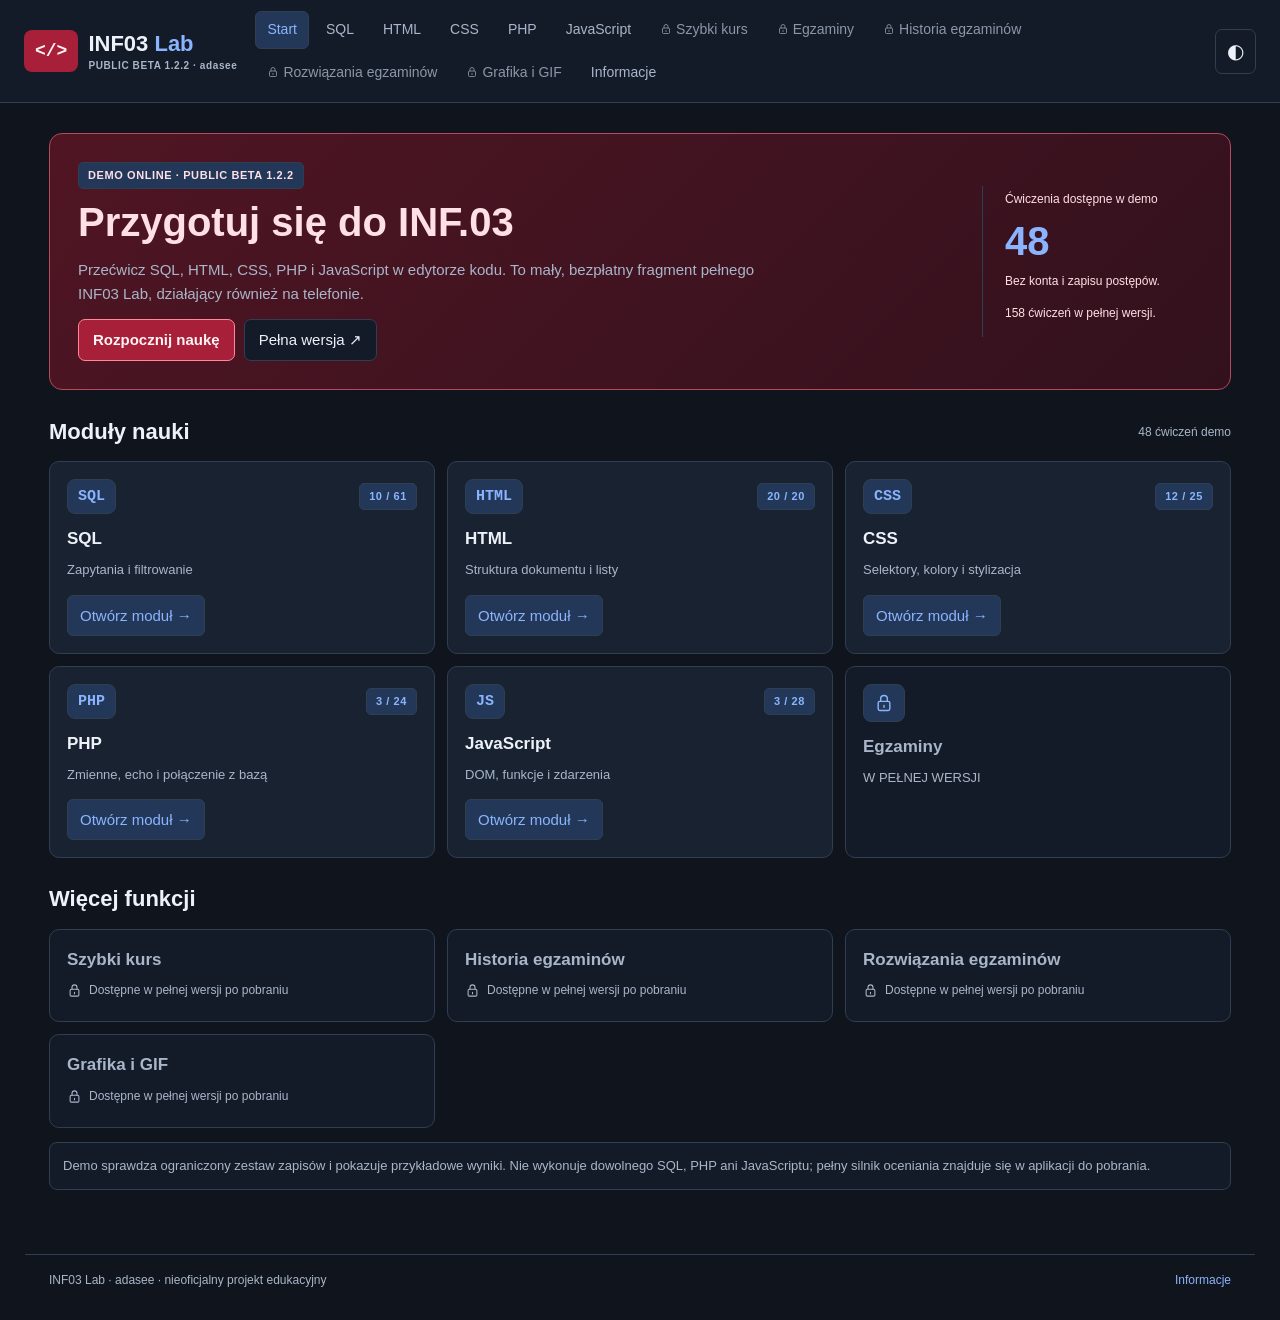
==== demo/index.html @ 3c2b9af1 "Opublikuj czerwone demo INF03 Lab z 48 ćwiczeniami" ====
<!doctype html>
<html lang="pl"><head><meta charset="utf-8"><meta name="viewport" content="width=device-width,initial-scale=1"><meta name="referrer" content="no-referrer"><meta http-equiv="Content-Security-Policy" content="default-src 'none'; script-src 'self'; style-src 'self'; img-src 'none'; font-src 'none'; connect-src 'none'; object-src 'none'; base-uri 'none'; form-action 'none'; frame-src 'none'; worker-src 'none'"><meta name="description" content="Bezpłatne demo INF03 Lab – ćwiczenia do egzaminu zawodowego."><title>INF03 Lab · Demo online</title><link rel="stylesheet" href="style.css"><script defer src="tasks.js"></script><script defer src="demo.js"></script></head>
<body><header class="top"><a class="brand" href="#start"><span class="logo">&lt;/&gt;</span><span>INF03 <b>Lab</b><small>PUBLIC BETA 1.2.2 · adasee</small></span></a><nav id="nav" aria-label="Główne menu"></nav><button id="theme" aria-label="Przełącz motyw" title="Przełącz motyw">◐</button></header><main id="main" class="page"></main><footer class="site-footer"><span>INF03 Lab · adasee · nieoficjalny projekt edukacyjny</span><a href="#informacje">Informacje</a></footer><noscript>Włącz JavaScript, aby korzystać z demonstracji.</noscript></body></html>
---- demo/style.css ----
:root{color-scheme:dark;--bg:#10141c;--card:#192231;--sub:#131b28;--line:#303e52;--text:#edf1f8;--muted:#a9b6c9;--accent:#8ab4ff;--sel:#233858;--bad:#ff9fa9;--good:#9abdfb}*{box-sizing:border-box}body{margin:0;background:var(--bg);color:var(--text);font:15px/1.55 "Manrope","Segoe UI",Arial,sans-serif}body.light{color-scheme:light;--bg:#edf2f8;--card:#fff;--sub:#f6f8fc;--line:#d3ddeb;--text:#192c45;--muted:#54667f;--accent:#2458a3;--sel:#e2ecfb;--bad:#a32d3d;--good:#2458a3}a{color:var(--accent);text-decoration:none}button{font:inherit;color:var(--text);background:var(--sub);border:1px solid var(--line);border-radius:7px;cursor:pointer;padding:8px 14px}button:hover{border-color:var(--accent)}button:disabled{opacity:.5;cursor:not-allowed}.primary{background:var(--accent);color:#101b2e;border-color:var(--accent);font-weight:600}.light .primary{color:white}.top{display:flex;align-items:center;gap:18px;padding:11px 24px;border-bottom:1px solid var(--line);background:var(--sub);position:sticky;top:0;z-index:5;min-height:68px}.brand{display:flex;align-items:center;gap:10px;color:var(--text);font-size:22px;font-weight:600;line-height:1.15;white-space:nowrap}.brand b{color:var(--accent)}.brand small{display:block;font-size:10px;color:var(--muted);letter-spacing:.6px;margin-top:4px}.logo{font:600 18px "JetBrains Mono",Consolas,"Courier New",monospace;background:var(--sel);color:var(--accent);border-radius:8px;padding:11px}.top nav{display:flex;align-items:center;gap:5px;flex:1;flex-wrap:wrap}.top nav a{color:var(--muted);padding:7px 11px;font-size:14px;border-radius:6px;border:1px solid transparent}.top nav a.active{color:var(--accent);background:var(--sel);border-color:var(--line)}.top nav a:hover{color:var(--text)}#theme{padding:6px 11px;font-size:20px}.page{max-width:1230px;margin:auto;padding:30px 24px 50px}.eyebrow{font-size:11px;letter-spacing:1px;font-weight:600;color:var(--accent);text-transform:uppercase}h1{font-size:clamp(27px,4vw,40px);line-height:1.2;margin:9px 0 12px;font-weight:600}h2{font-size:22px;margin:0 0 8px;font-weight:600}h3{font-size:17px;margin:0 0 8px;font-weight:600}p{margin:0 0 14px;color:var(--muted)}.hero{border:1px solid var(--line);border-radius:13px;padding:28px;background:linear-gradient(115deg,var(--card),var(--sub));margin-bottom:25px}.hero p{max-width:720px}.actions{display:flex;gap:9px;flex-wrap:wrap;align-items:center}.section-title{display:flex;align-items:center;justify-content:space-between;margin:24px 0 12px;gap:10px}.section-title h2{margin:0}.grid{display:grid;grid-template-columns:repeat(auto-fit,minmax(205px,1fr));gap:12px}.card{background:var(--card);border:1px solid var(--line);border-radius:10px;padding:17px;min-width:0}.card p{font-size:13px}.card a.button{display:inline-block;padding:8px 12px;background:var(--sel);border:1px solid var(--line);border-radius:6px}.num{font-size:30px;font-weight:600;font-variant-numeric:tabular-nums;color:var(--accent)}.bar{height:7px;background:var(--line);border-radius:8px;overflow:hidden;margin:10px 0}.bar div{height:100%;background:var(--accent);border-radius:8px}.muted{font-size:12px;color:var(--muted)}.course-layout{display:grid;grid-template-columns:280px minmax(0,1fr);min-height:calc(100vh - 68px)}.course-side{padding:20px 12px;border-right:1px solid var(--line);height:calc(100vh - 68px);overflow:auto;position:sticky;top:68px}.course-side h2,.course-side p,.course-side .bar{margin-left:8px;margin-right:8px}.step{width:100%;display:flex;align-items:center;text-align:left;gap:8px;white-space:normal;font-size:13px;border:1px solid transparent;background:transparent;padding:9px 8px;border-radius:6px}.step.active{background:var(--sel);color:var(--accent);border-color:var(--line)}.step .n{font-size:11px;min-width:24px;color:var(--muted)}.step .check{margin-left:auto;color:var(--accent)}.work-frame{display:block;width:100%;height:calc(100vh - 68px);border:0;background:var(--bg)}.course-work{min-width:0}.course-work .work-frame{height:calc(100vh - 117px)}.work-head{padding:8px 18px;border-bottom:1px solid var(--line);display:flex;gap:10px;align-items:center;justify-content:space-between;min-height:49px}.work-head .actions button{font-size:12px;padding:6px 9px}.timer{font-variant-numeric:tabular-nums;color:var(--accent);font-weight:600}.exam-details{display:grid;grid-template-columns:repeat(auto-fit,minmax(250px,1fr));gap:10px}.exam-list .card{display:flex;flex-direction:column}.exam-list .actions{margin-top:auto}.report-row{border-bottom:1px solid var(--line);padding:15px 0}.report-row:last-child{border:0}.report-row summary{cursor:pointer;color:var(--muted);font-size:13px;margin-top:8px}.result-title{display:flex;gap:12px;justify-content:space-between;align-items:center}.result-title b{color:var(--accent);white-space:nowrap}.pass{color:var(--good)}.fail{color:var(--bad)}.report-row pre{white-space:pre-wrap;overflow-wrap:anywhere;font:13px/1.5 "JetBrains Mono",Consolas,"Courier New",monospace}.note{border:1px solid var(--line);border-radius:8px;background:var(--sub);padding:13px;color:var(--muted);font-size:13px;margin:14px 0}.note strong{color:var(--text)}#worker{position:fixed;left:-20000px;top:0;width:1100px;height:900px;border:0;pointer-events:none}.empty{padding:20px}.review{padding:0 8px}.review li{margin:6px 0}.foot{color:var(--muted);font-size:12px;margin:26px 0}button:focus-visible,a:focus-visible{outline:2px solid var(--accent);outline-offset:2px}@media(max-width:850px){.top{padding:10px 12px;flex-wrap:wrap;gap:8px}.top nav{order:3;width:100%;flex:auto}.top nav a{padding:6px 8px;font-size:12px}.top #theme{margin-left:auto}.course-layout{display:block}.course-side{position:static;height:auto;max-height:270px;border-bottom:1px solid var(--line);border-right:0}.work-frame,.course-work .work-frame{height:calc(100vh - 110px);min-height:600px}.page{padding:20px 14px}.hero{padding:19px}.work-head{flex-wrap:wrap}}

.action-link{display:inline-block;padding:8px 14px;border-radius:7px;border:1px solid var(--line);background:var(--sub);color:var(--text)}.action-link.primary{background:var(--accent);border-color:var(--accent);color:#101b2e}.light .action-link.primary{color:white}

/* Spójna typografia interfejsu i edytorów. */
code,kbd,samp{font-family:"JetBrains Mono",Consolas,"Courier New",monospace}

/* Poradnik grafiki */
.graphics-grid{display:grid;grid-template-columns:repeat(2,minmax(0,1fr));gap:12px}.guide-card h3{margin-top:6px}.guide-card ol{padding-left:22px;margin:12px 0;font-size:14px}.guide-card li{margin-bottom:8px}.guide-card p{font-size:14px}.guide-tip{background:var(--sub);border-left:3px solid var(--accent);border-radius:4px;padding:10px 12px;font-size:13px;color:var(--muted);margin-top:12px}.format-table>div{display:grid;grid-template-columns:55px 1fr;gap:12px;border-bottom:1px solid var(--line);padding:9px 0;font-size:14px}.format-table{margin-bottom:12px}.gif-layout{display:grid;grid-template-columns:minmax(0,1fr) 220px;gap:20px;align-items:center}.gif-demo{display:grid;gap:10px;justify-items:start}.gif-demo img{max-width:100%;height:auto;border-radius:8px;border:1px solid var(--line)}.guide-card pre{background:var(--sub);padding:10px;overflow:auto;border-radius:6px;font-size:13px}.guide-card kbd{background:var(--sub);border:1px solid var(--line);border-radius:4px;padding:1px 4px;font-size:12px}.guide-card details{margin-top:12px}.guide-card summary{cursor:pointer;color:var(--accent);font-size:14px}.guide-card details p{margin-top:8px}.graphics-check{display:flex;align-items:center;gap:10px;padding:9px 0;border-bottom:1px solid var(--line);font-size:14px;cursor:pointer}.graphics-check:last-child{border-bottom:0}.graphics-check input{accent-color:var(--accent);width:18px;height:18px;flex:none}.graphics-check input:checked+span{color:var(--muted)}#grafika-cwiczenia{scroll-margin-top:120px}@media(max-width:760px){.graphics-grid,.gif-layout{grid-template-columns:1fr}.graphics-page .section-title{flex-wrap:wrap}}

.solution-tabs{display:flex;gap:7px;flex-wrap:wrap;margin:18px 0}.solution-code{overflow:auto;max-height:70vh;white-space:pre;tab-size:4;font-family:"JetBrains Mono",Consolas,monospace;font-size:13px;line-height:1.65;padding:16px;border:1px solid var(--line);border-radius:8px}.solution-code code{font:inherit}.solution-tabs button{font-size:13px}

.history-controls{display:flex;gap:12px;flex-wrap:wrap;margin:12px 0 18px}.history-controls label{display:flex;gap:8px;align-items:center;font-size:13px;color:var(--muted)}.history-controls select{font:inherit;color:var(--text);background:var(--sub);border:1px solid var(--line);border-radius:6px;padding:7px}.history-entry{margin-bottom:10px}.history-entry h3,.history-entry p{margin:4px 0}.history-entry .actions{margin-top:10px}

/* Demo online */
.site-footer{max-width:1230px;margin:0 auto;padding:16px 24px 28px;border-top:1px solid var(--line);display:flex;gap:14px;justify-content:space-between;color:var(--muted);font-size:12px;flex-wrap:wrap}.demo-tag{display:inline-flex;color:var(--accent);font-size:11px;font-weight:700;letter-spacing:.6px;border:1px solid var(--line);background:var(--sel);padding:4px 9px;border-radius:5px;align-items:center;gap:6px}.demo-hero{display:grid;grid-template-columns:minmax(0,1fr) 220px;gap:20px;align-items:center}.hero-stat{border-left:1px solid var(--line);padding-left:22px}.hero-stat .num{font-size:40px}.demo-grid{grid-template-columns:repeat(3,minmax(0,1fr))}.demo-card{display:flex;flex-direction:column;min-height:170px}.demo-card .actions{margin-top:auto}.card-top{display:flex;align-items:center;justify-content:space-between;gap:10px;margin-bottom:12px}.module-icon{font:700 15px Consolas,monospace;background:var(--sel);color:var(--accent);border:1px solid var(--line);border-radius:8px;padding:8px 10px}.lock-text{color:var(--muted);font-size:12px;display:inline-flex;align-items:center;gap:7px}.lock-text svg{width:15px;height:15px;flex:none}.locked-card{background:var(--sub)}.locked-card h3{color:var(--muted)}.locked-page{max-width:650px;margin:45px auto;text-align:center;padding:50px 20px}.locked-page svg{width:42px;height:42px;color:var(--accent);margin-bottom:14px}.locked-page h1{letter-spacing:1px;font-size:clamp(20px,5vw,32px)}.workspace{display:grid;grid-template-columns:238px minmax(0,1fr);gap:14px;align-items:start}.task-list{padding:12px}.task-list h2{font-size:16px;padding:4px 5px}.task-list .step{margin:4px 0;min-height:42px}.task-panel{min-width:0;display:grid;gap:12px}.editor-grid{display:grid;grid-template-columns:minmax(0,1.2fr) minmax(0,1fr);gap:12px}.editor-card,.result-card{min-width:0;padding:0;overflow:hidden}.panel-head{padding:12px 14px;border-bottom:1px solid var(--line);display:flex;align-items:center;justify-content:space-between;gap:8px}.panel-head h3{margin:0;font-size:15px}.file-label{font:12px Consolas,monospace;color:var(--muted)}textarea{display:block;width:100%;min-height:240px;resize:vertical;background:var(--sub);border:0;color:var(--text);font:14px/1.65 Consolas,'Courier New',monospace;padding:14px;tab-size:4;outline-offset:-3px}textarea:focus-visible{outline:2px solid var(--accent)}.panel-actions{display:flex;flex-wrap:wrap;gap:7px;padding:12px;border-top:1px solid var(--line)}.preview{padding:16px;min-height:205px;overflow:auto;overflow-wrap:anywhere}.preview pre,.hint pre{margin:0;white-space:pre-wrap;overflow-wrap:anywhere;font:13px/1.5 Consolas,monospace}.preview table{border-collapse:collapse;width:100%;font-size:13px}.preview td,.preview th{border:1px solid var(--line);padding:8px;text-align:left}.preview .sample{background:white;color:#222;border-radius:5px;padding:12px;min-height:120px}.preview .sample p{color:#222}.preview .sample h1{font-size:26px}.preview .sample h2{font-size:21px}.preview .sample h3{font-size:17px}.preview .sample ul,.preview .sample ol{padding-left:25px}.preview .sample .fixture-header,.preview .sample .fixture-footer{padding:12px;margin:0}.preview .sample .fixture-header.correct{background:navy;color:white}.preview .sample .fixture-footer.correct{background:#333;color:white}.feedback{padding:12px 14px;border-top:1px solid var(--line);color:var(--muted);font-size:13px;overflow-wrap:anywhere}.feedback.pass{color:var(--good)}.feedback.fail{color:var(--bad)}.hint{padding:12px 14px;background:var(--sub);border:1px solid var(--line);border-radius:8px;color:var(--muted);font-size:13px}.hint p{margin-bottom:0}.hint strong{color:var(--text)}.task-title{display:flex;align-items:flex-start;justify-content:space-between;gap:10px}.task-title h1{font-size:clamp(24px,3vw,32px)}.task-title .demo-tag{white-space:nowrap}.data-table{overflow-x:auto}.data-table table{border-collapse:collapse;width:100%;font-size:13px}.data-table th,.data-table td{border:1px solid var(--line);padding:6px 10px;text-align:left}.mini-progress{display:flex;align-items:center;gap:8px}.mini-progress progress{width:100%;height:9px;accent-color:var(--accent)}.mini-progress span{font-size:12px;color:var(--muted);white-space:nowrap}.top nav a.locked-link{opacity:.8}.top nav a.locked-link svg{width:12px;height:12px;vertical-align:-1px;margin-right:4px}.download-link{display:inline-flex;align-items:center;justify-content:center;min-height:42px}.card p:last-child{margin-bottom:0}.keyboard{font-size:12px;color:var(--muted)}[hidden]{display:none!important}@media(max-width:900px){.workspace{grid-template-columns:190px minmax(0,1fr)}.editor-grid{grid-template-columns:1fr}.demo-grid{grid-template-columns:repeat(2,minmax(0,1fr))}}@media(max-width:600px){.top{position:static}.top nav{display:grid;grid-template-columns:repeat(3,minmax(0,1fr));gap:4px}.top nav a{padding:9px 5px;text-align:center;overflow-wrap:anywhere;line-height:1.3}.top nav a.active{font-weight:700}.brand{font-size:20px}.demo-hero{grid-template-columns:1fr;gap:12px}.hero-stat{border:0;border-top:1px solid var(--line);padding:14px 0 0}.demo-grid{grid-template-columns:1fr}.demo-card{min-height:0}.workspace{grid-template-columns:1fr}.task-list .step{min-height:42px}.task-panel{gap:10px}.panel-actions button{flex:1;min-height:44px}.panel-actions button.primary{flex-basis:100%}textarea{font-size:16px;min-height:200px}.site-footer{padding:15px}.task-title{flex-wrap:wrap}.hero .actions a{min-height:44px}.preview{min-height:150px}.page{padding:18px 12px 30px}.locked-page{margin:15px auto;padding:36px 14px}}
.module-icon svg{display:block;width:20px;height:20px}.task-list .note .lock-text{align-items:flex-start}.preview .sample .fixture-header,.preview .sample .fixture-footer{overflow-wrap:anywhere}

.preview .sample.demo-css-1.correct header{ background-color: Navy; color: white; }
.preview .sample.demo-css-1.correct footer{ background-color: #333333; color: white; }
.preview .sample.demo-css-2.correct #promocja{color:red;}
.preview .sample.demo-css-2.correct .karta{background-color:LightBlue;}
.preview .sample.demo-css-2.correct p{font-size:18px;}
.preview .sample.demo-css-3.correct{font-family: Georgia, serif;}
.preview .sample.demo-css-3.correct h2{text-align:center;font-style:italic;font-size:24px;}
.preview .sample.demo-css-4.correct aside{width:30%;height:200px;}
.preview .sample.demo-css-4.correct section{width:70%;height:200px;}
.preview .sample.demo-css-5.correct .karta{padding:10px 20px; margin:5px 10px 15px 20px;}
.preview .sample.demo-css-6.correct aside{float:left;width:30%;height:180px;}
.preview .sample.demo-css-6.correct section{float:left;width:70%;height:180px;}
.preview .sample.demo-css-6.correct footer{clear:both;}
.preview .sample.demo-css-7.correct main{display:flex;}
.preview .sample.demo-css-7.correct aside{width:30%;}
.preview .sample.demo-css-7.correct section{width:70%;}
.preview .sample.demo-css-8.correct table,.preview .sample.demo-css-8.correct td{border:1px solid black;}
.preview .sample.demo-css-8.correct table{border-collapse:collapse;}
.preview .sample.demo-css-8.correct td{padding:8px;}
.preview .sample.demo-css-9.correct .karta{width:60%;margin:0 auto;text-align:center;}
.preview .sample.demo-css-10.correct a{color:green;text-decoration:none;}
.preview .sample.demo-css-10.correct a:hover{color:white;background-color:DarkGreen;}
.preview .sample.demo-css-11.correct #lista{height:100px;overflow:auto;}
.preview .sample.demo-css-11.correct #ukryty{overflow:hidden;}
.preview .sample.demo-css-12.correct ul{list-style-type:square;}
.preview .sample.demo-css-12.correct a{text-decoration:none;color:#009900;}
.preview .demo-css-sample{display:flow-root;min-height:100px}.preview .demo-css-sample aside,.preview .demo-css-sample section{background:#dce9fa;color:#243a5c;outline:1px solid #acc2df;padding:8px}.preview .demo-css-sample section{background:#ebf2fd}.preview .demo-css-sample .karta{outline:1px solid #aabbd4;background:#eaf1f9}.preview .demo-css-sample #ukryty{width:110px;white-space:nowrap;outline:1px solid #aabbd4}.preview .sample table,.preview .sample td,.preview .sample th{border:1px solid #aaa}.preview .sample .inert-link{color:#164bb1;text-decoration:underline}.preview .sample .inert-control{display:inline-block;border:1px solid #aaa;padding:3px 8px;margin:3px;border-radius:4px;color:#333;background:#eee}.preview .sample .inert-img{display:block;background:#eff4fa;border:1px dashed #6c819f;padding:10px}.task-list .task-items{max-height:65vh;overflow:auto}.data-table{margin:8px 0}.data-table td{white-space:nowrap}.preview .sample p{overflow-wrap:anywhere}.task-list summary{cursor:pointer}@media(max-width:600px){.task-list .task-items{max-height:225px}.task-list{padding:10px}.task-list .step{min-height:38px}.task-list h2{margin-bottom:2px}}

.top .logo,.demo-hero .primary{background:#a71f38;color:#fff3f4;border-color:#ff8799}.demo-hero{border-color:#b6495b;background:linear-gradient(135deg,#501523,#32111d)}.demo-hero h1,.demo-hero .demo-tag,.demo-hero .muted{color:#ffe0e6}.light .demo-hero p{color:#ffe0e6}
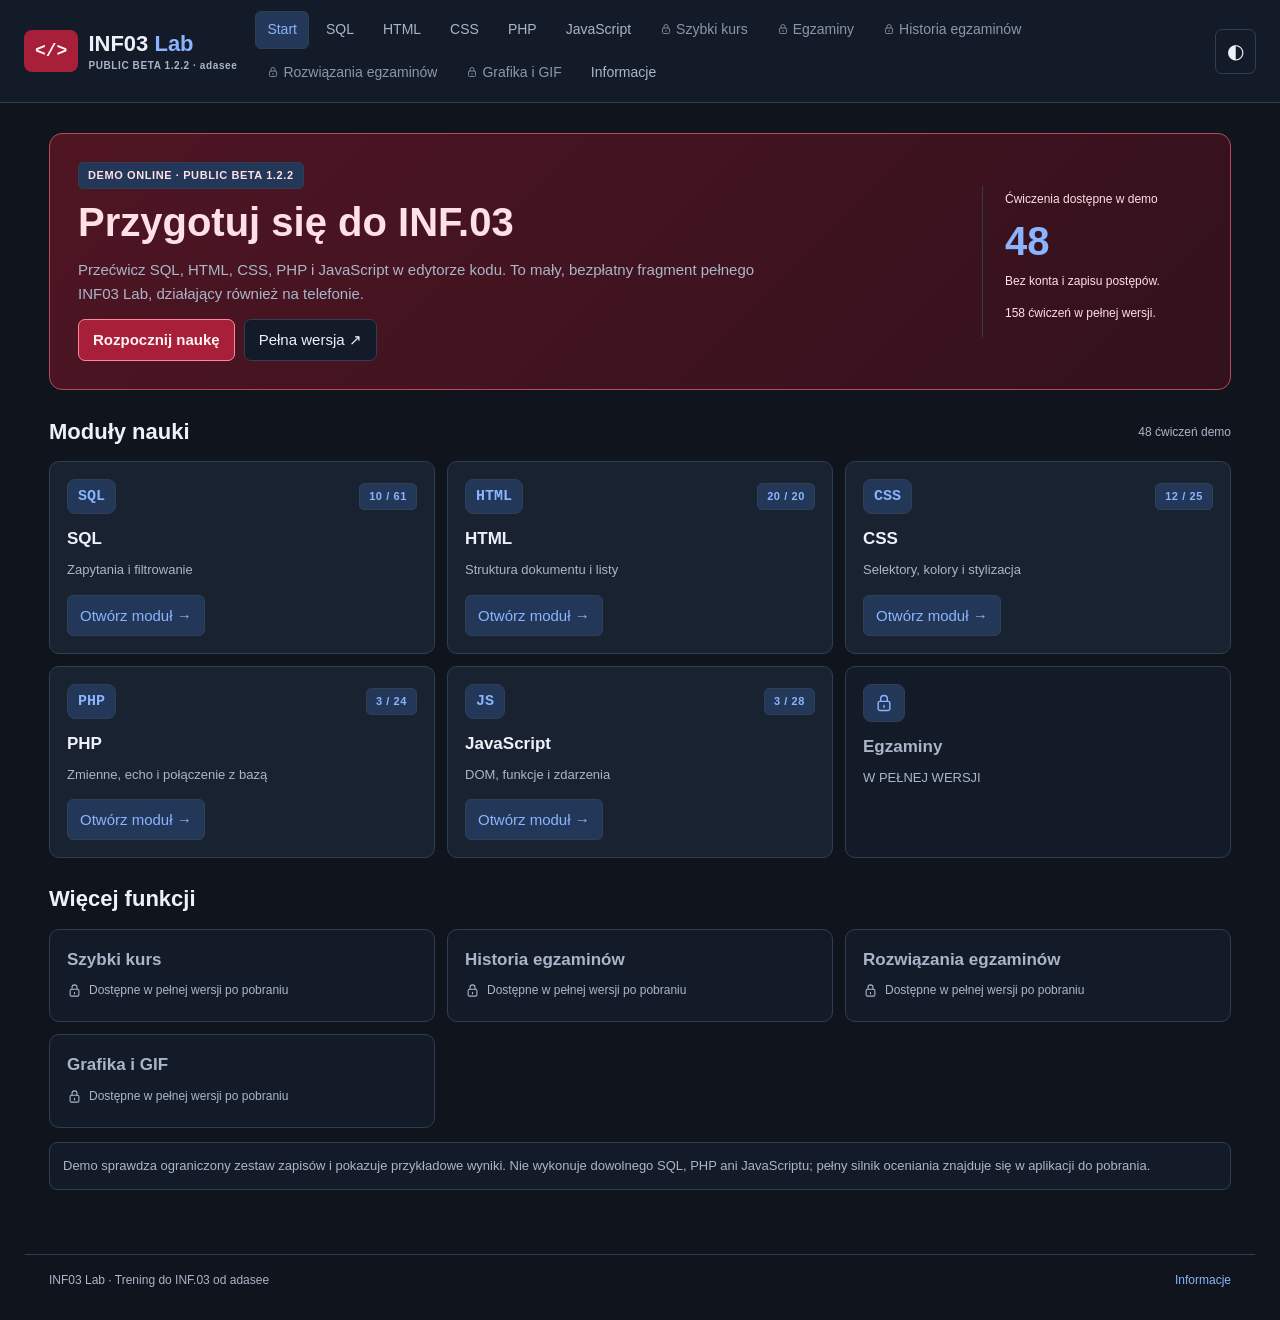
==== commit 39f0a328: "Wyróżnij kontakt złotem i odśwież stopkę demo" ====
--- a/demo/index.html
+++ b/demo/index.html
@@ -1,3 +1,3 @@
 <!doctype html>
 <html lang="pl"><head><meta charset="utf-8"><meta name="viewport" content="width=device-width,initial-scale=1"><meta name="referrer" content="no-referrer"><meta http-equiv="Content-Security-Policy" content="default-src 'none'; script-src 'self'; style-src 'self'; img-src 'none'; font-src 'none'; connect-src 'none'; object-src 'none'; base-uri 'none'; form-action 'none'; frame-src 'none'; worker-src 'none'"><meta name="description" content="Bezpłatne demo INF03 Lab – ćwiczenia do egzaminu zawodowego."><title>INF03 Lab · Demo online</title><link rel="stylesheet" href="style.css"><script defer src="tasks.js"></script><script defer src="demo.js"></script></head>
-<body><header class="top"><a class="brand" href="#start"><span class="logo">&lt;/&gt;</span><span>INF03 <b>Lab</b><small>PUBLIC BETA 1.2.2 · adasee</small></span></a><nav id="nav" aria-label="Główne menu"></nav><button id="theme" aria-label="Przełącz motyw" title="Przełącz motyw">◐</button></header><main id="main" class="page"></main><footer class="site-footer"><span>INF03 Lab · adasee · nieoficjalny projekt edukacyjny</span><a href="#informacje">Informacje</a></footer><noscript>Włącz JavaScript, aby korzystać z demonstracji.</noscript></body></html>
+<body><header class="top"><a class="brand" href="#start"><span class="logo">&lt;/&gt;</span><span>INF03 <b>Lab</b><small>PUBLIC BETA 1.2.2 · adasee</small></span></a><nav id="nav" aria-label="Główne menu"></nav><button id="theme" aria-label="Przełącz motyw" title="Przełącz motyw">◐</button></header><main id="main" class="page"></main><footer class="site-footer"><span>INF03 Lab · Trening do INF.03 od adasee</span><a href="#informacje">Informacje</a></footer><noscript>Włącz JavaScript, aby korzystać z demonstracji.</noscript></body></html>
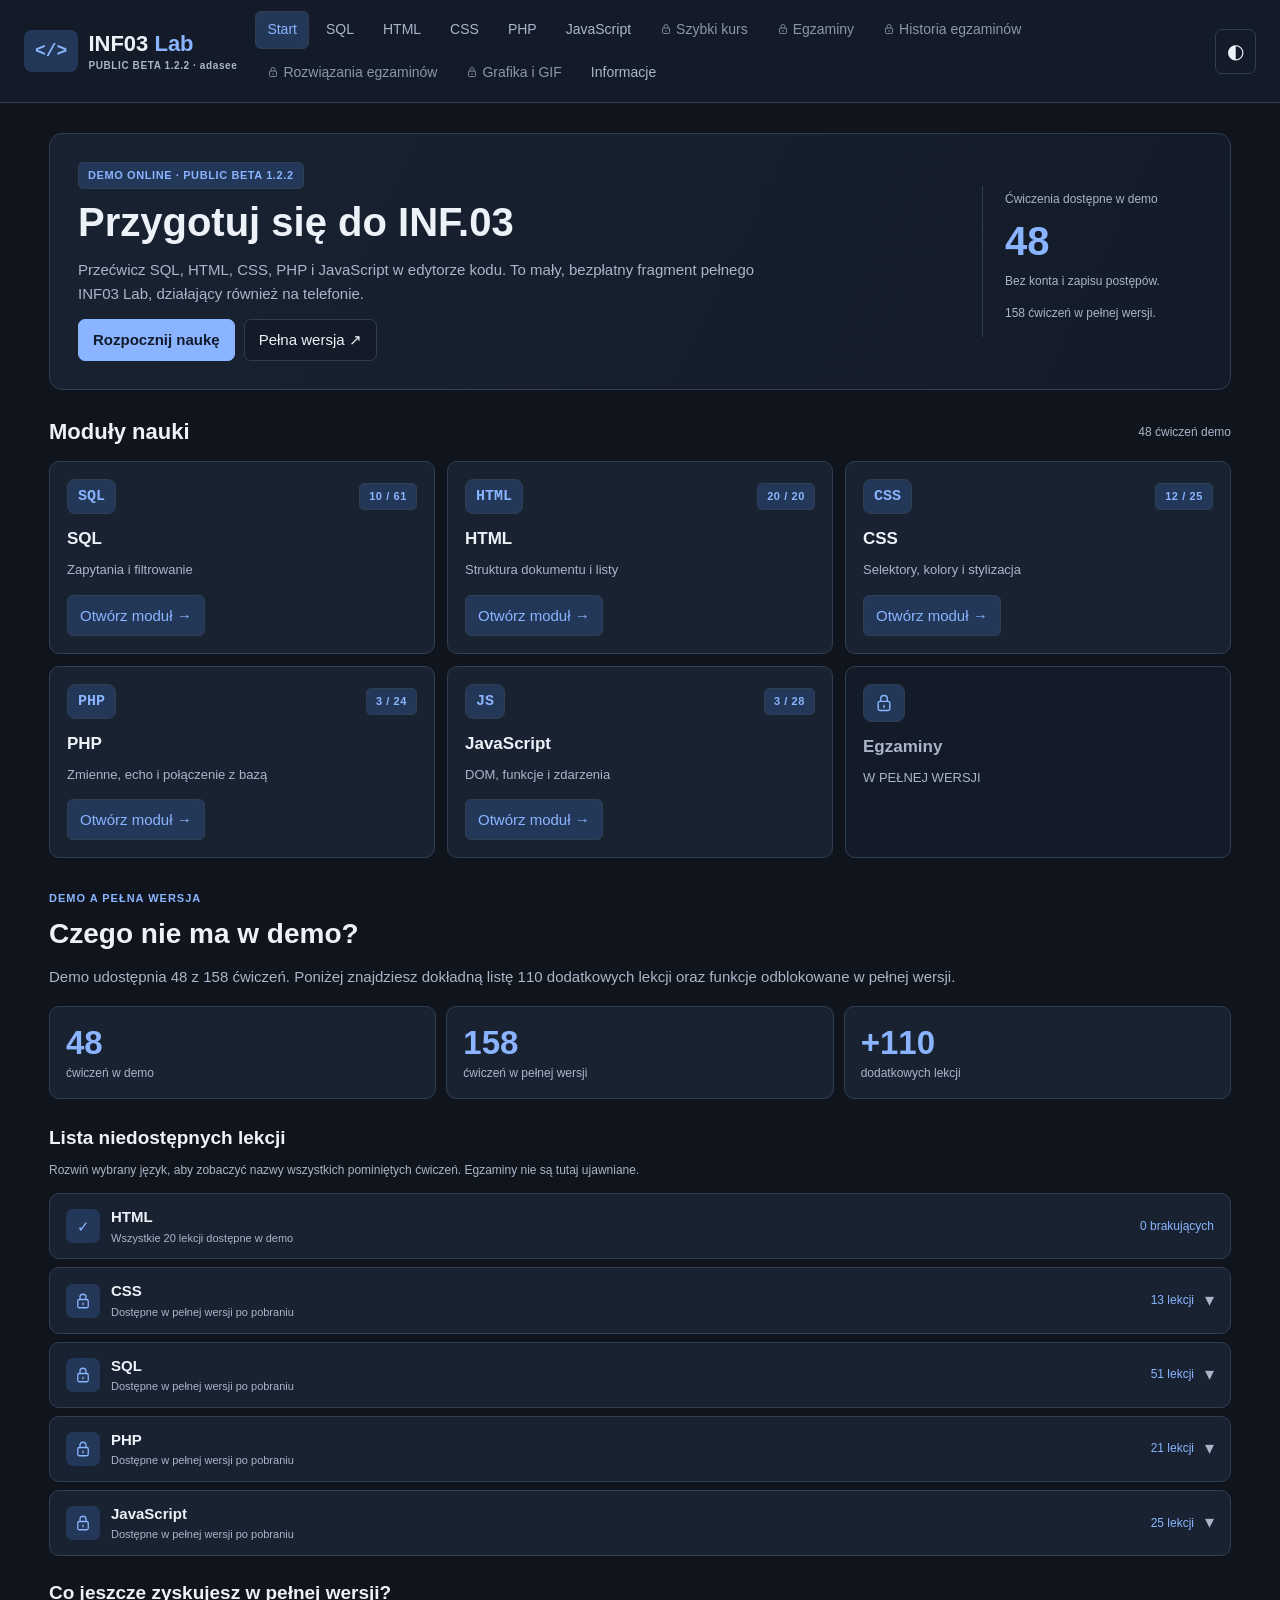
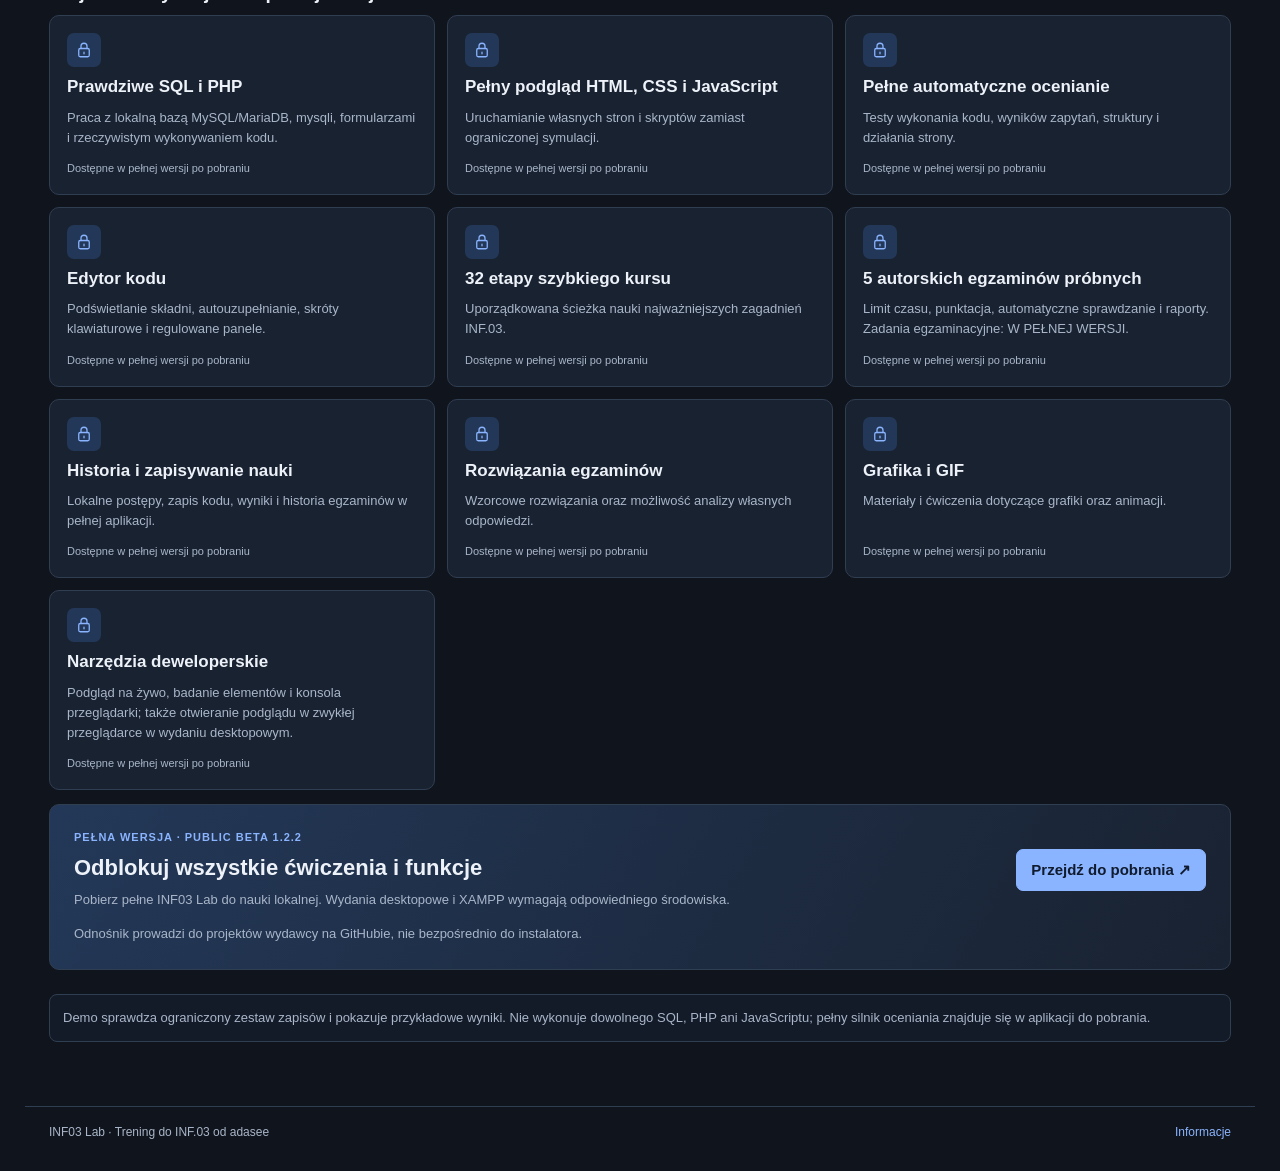
==== commit 7521376f: "Zaktualizuj demo INF03 Lab do paczki Porównanie (3)" ====
--- a/demo/index.html
+++ b/demo/index.html
@@ -1,3 +1,3 @@
 <!doctype html>
-<html lang="pl"><head><meta charset="utf-8"><meta name="viewport" content="width=device-width,initial-scale=1"><meta name="referrer" content="no-referrer"><meta http-equiv="Content-Security-Policy" content="default-src 'none'; script-src 'self'; style-src 'self'; img-src 'none'; font-src 'none'; connect-src 'none'; object-src 'none'; base-uri 'none'; form-action 'none'; frame-src 'none'; worker-src 'none'"><meta name="description" content="Bezpłatne demo INF03 Lab – ćwiczenia do egzaminu zawodowego."><title>INF03 Lab · Demo online</title><link rel="stylesheet" href="style.css"><script defer src="tasks.js"></script><script defer src="demo.js"></script></head>
+<html lang="pl"><head><meta charset="utf-8"><meta name="viewport" content="width=device-width,initial-scale=1"><meta name="referrer" content="no-referrer"><meta http-equiv="Content-Security-Policy" content="default-src 'none'; script-src 'self'; style-src 'self'; img-src 'none'; font-src 'none'; connect-src 'none'; object-src 'none'; base-uri 'none'; form-action 'none'; frame-src 'none'; worker-src 'none'"><meta name="description" content="Bezpłatne demo INF03 Lab – ćwiczenia do egzaminu zawodowego."><title>INF03 Lab · Demo online</title><link rel="stylesheet" href="style.css?v=porownanie-3"><script defer src="tasks.js?v=porownanie-3"></script><script defer src="demo.js?v=porownanie-3"></script></head>
 <body><header class="top"><a class="brand" href="#start"><span class="logo">&lt;/&gt;</span><span>INF03 <b>Lab</b><small>PUBLIC BETA 1.2.2 · adasee</small></span></a><nav id="nav" aria-label="Główne menu"></nav><button id="theme" aria-label="Przełącz motyw" title="Przełącz motyw">◐</button></header><main id="main" class="page"></main><footer class="site-footer"><span>INF03 Lab · Trening do INF.03 od adasee</span><a href="#informacje">Informacje</a></footer><noscript>Włącz JavaScript, aby korzystać z demonstracji.</noscript></body></html>
--- a/demo/style.css
+++ b/demo/style.css
@@ -44,4 +44,5 @@
 .preview .sample.demo-css-12.correct a{text-decoration:none;color:#009900;}
 .preview .demo-css-sample{display:flow-root;min-height:100px}.preview .demo-css-sample aside,.preview .demo-css-sample section{background:#dce9fa;color:#243a5c;outline:1px solid #acc2df;padding:8px}.preview .demo-css-sample section{background:#ebf2fd}.preview .demo-css-sample .karta{outline:1px solid #aabbd4;background:#eaf1f9}.preview .demo-css-sample #ukryty{width:110px;white-space:nowrap;outline:1px solid #aabbd4}.preview .sample table,.preview .sample td,.preview .sample th{border:1px solid #aaa}.preview .sample .inert-link{color:#164bb1;text-decoration:underline}.preview .sample .inert-control{display:inline-block;border:1px solid #aaa;padding:3px 8px;margin:3px;border-radius:4px;color:#333;background:#eee}.preview .sample .inert-img{display:block;background:#eff4fa;border:1px dashed #6c819f;padding:10px}.task-list .task-items{max-height:65vh;overflow:auto}.data-table{margin:8px 0}.data-table td{white-space:nowrap}.preview .sample p{overflow-wrap:anywhere}.task-list summary{cursor:pointer}@media(max-width:600px){.task-list .task-items{max-height:225px}.task-list{padding:10px}.task-list .step{min-height:38px}.task-list h2{margin-bottom:2px}}
 
-.top .logo,.demo-hero .primary{background:#a71f38;color:#fff3f4;border-color:#ff8799}.demo-hero{border-color:#b6495b;background:linear-gradient(135deg,#501523,#32111d)}.demo-hero h1,.demo-hero .demo-tag,.demo-hero .muted{color:#ffe0e6}.light .demo-hero p{color:#ffe0e6}
+/* Full-edition comparison; no persistence or external assets. */
+.comparison{margin:32px 0 24px}.comparison .section-title{margin:0 0 10px}.comparison .section-title h2{font-size:clamp(22px,3vw,28px);margin-top:4px}.comparison-stats{display:grid;grid-template-columns:repeat(3,minmax(0,1fr));gap:10px;margin:18px 0 24px}.comparison-stats .card{display:flex;flex-direction:column;gap:1px;padding:16px}.comparison-stats .num{font-size:clamp(24px,4vw,33px);line-height:1.2}.comparison-subtitle{font-size:19px;margin:22px 0 8px}.missing-groups{display:grid;gap:8px}.missing-group{padding:0;overflow:hidden}.missing-group summary,.missing-group.all-available{display:flex;align-items:center;gap:11px;padding:13px 16px;min-height:60px}.missing-group summary{list-style:none;cursor:pointer}.missing-group summary::-webkit-details-marker{display:none}.missing-group summary::after{content:'▾';color:var(--muted);font-size:18px;flex-shrink:0}.missing-group[open] summary::after{content:'▴'}.missing-group summary:focus-visible{outline:2px solid var(--accent);outline-offset:-3px}.missing-summary-icon,.feature-icon{flex-shrink:0;display:grid;place-items:center;width:34px;height:34px;border-radius:7px;background:var(--sel);color:var(--accent)}.missing-summary-icon svg,.feature-icon svg{width:18px;height:18px}.missing-heading{display:flex;flex:1;min-width:0;flex-direction:column;line-height:1.35;gap:3px}.missing-heading small,.comparison-feature small{font-size:11px;color:var(--muted)}.missing-count{font-size:12px;color:var(--accent);text-align:right;flex-shrink:0}.missing-list{list-style:none;margin:0;padding:14px 16px;border-top:1px solid var(--line);display:grid;grid-template-columns:repeat(2,minmax(0,1fr));gap:4px 14px}.missing-list li{display:flex;align-items:flex-start;gap:8px;padding:7px 4px;font-size:13px;overflow-wrap:anywhere}.missing-list svg{color:var(--muted);width:13px;height:13px;flex:0 0 13px;margin-top:4px}.comparison-features{grid-template-columns:repeat(3,minmax(0,1fr))}.comparison-feature{display:flex;flex-direction:column;align-items:flex-start;gap:7px}.comparison-feature h3,.comparison-feature p{margin:0}.comparison-feature small{margin-top:auto;padding-top:5px}.comparison-cta{margin-top:14px;padding:24px;display:grid;grid-template-columns:minmax(0,1fr) auto;gap:14px;align-items:center;background:linear-gradient(120deg,var(--sel),var(--card))}.comparison-cta h2{margin:5px 0}.comparison-cta p{margin:0}.comparison-link-note{grid-column:1/-1}.comparison-cta .actions{justify-content:flex-end}.comparison-cta a{white-space:normal;text-align:center}.comparison-feature p{overflow-wrap:anywhere}@media(max-width:850px){.comparison-features{grid-template-columns:repeat(2,minmax(0,1fr))}}@media(max-width:600px){.comparison{margin-top:26px}.comparison-stats{gap:6px}.comparison-stats .card{padding:10px 8px}.comparison-stats .muted{font-size:11px;line-height:1.3}.missing-group summary,.missing-group.all-available{padding:11px 9px;gap:7px}.missing-summary-icon{width:28px;height:28px}.missing-heading small{font-size:10px}.missing-count{font-size:11px}.missing-list{grid-template-columns:minmax(0,1fr);padding:8px 12px}.comparison-features{grid-template-columns:minmax(0,1fr)}.comparison-cta{grid-template-columns:minmax(0,1fr);padding:17px}.comparison-cta .actions{justify-content:stretch}.comparison-cta a{width:100%}}
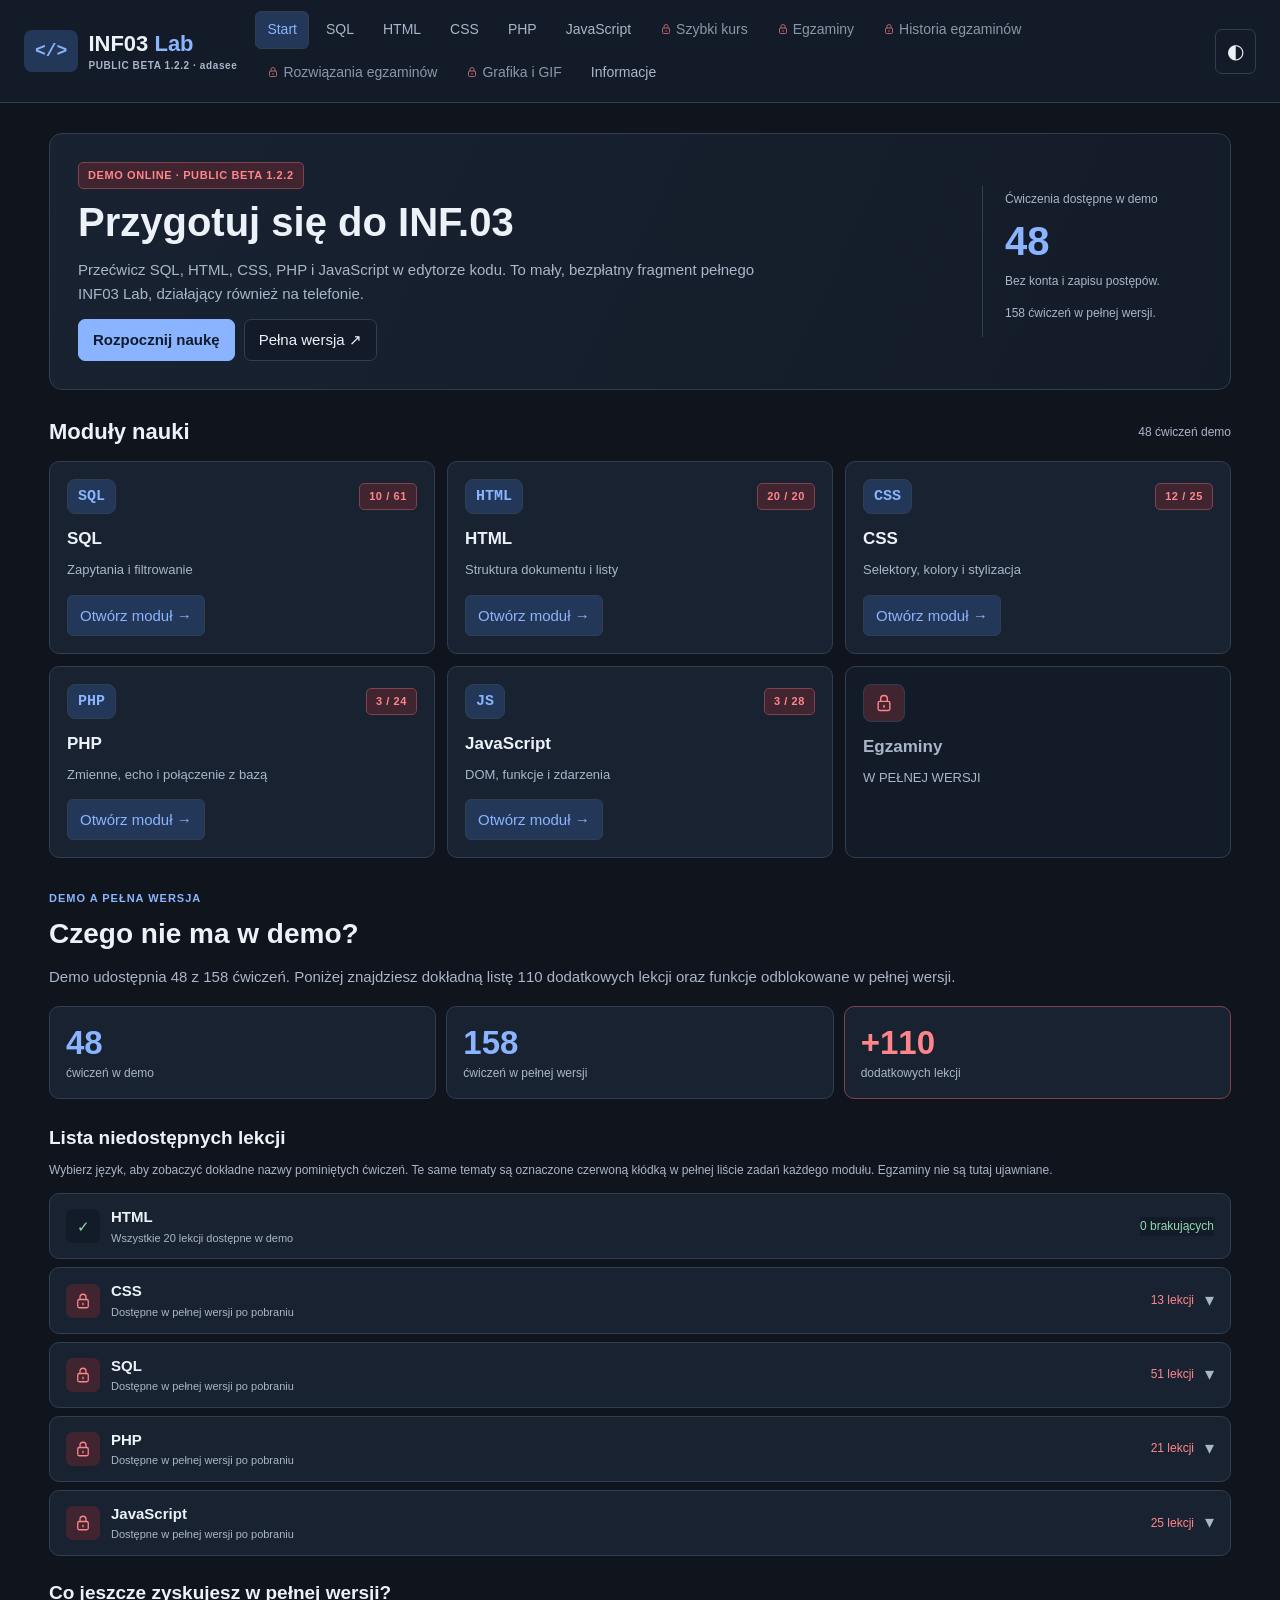
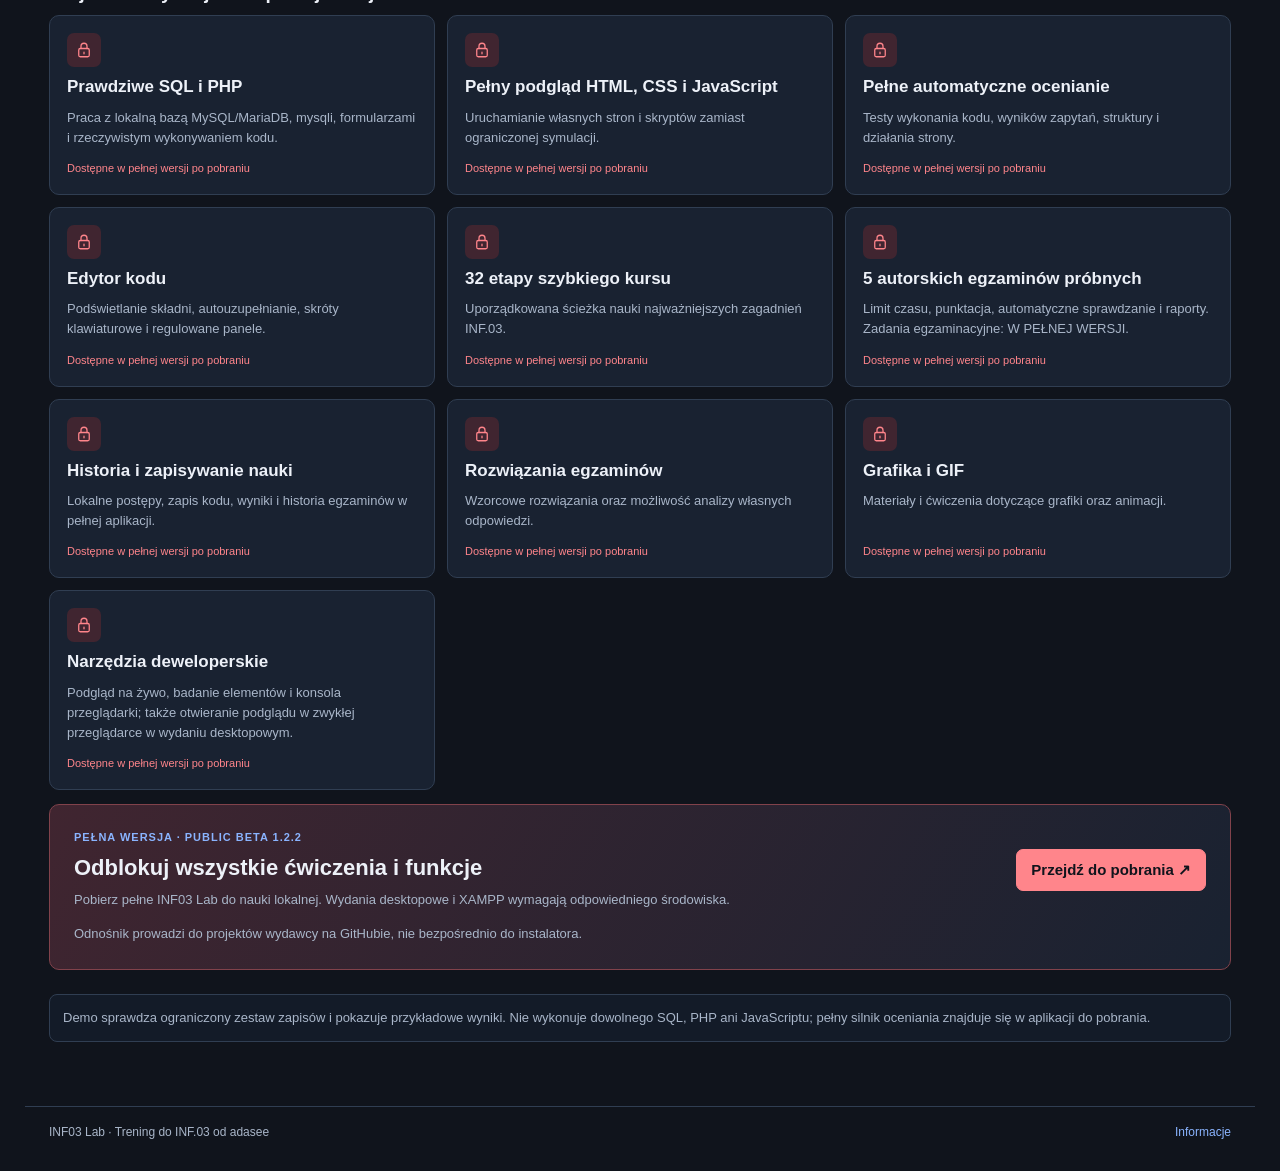
==== commit 1d5f6eeb: "Zaktualizuj demo INF03 Lab z paczki Pełna Lista" ====
--- a/demo/index.html
+++ b/demo/index.html
@@ -1,3 +1,3 @@
 <!doctype html>
-<html lang="pl"><head><meta charset="utf-8"><meta name="viewport" content="width=device-width,initial-scale=1"><meta name="referrer" content="no-referrer"><meta http-equiv="Content-Security-Policy" content="default-src 'none'; script-src 'self'; style-src 'self'; img-src 'none'; font-src 'none'; connect-src 'none'; object-src 'none'; base-uri 'none'; form-action 'none'; frame-src 'none'; worker-src 'none'"><meta name="description" content="Bezpłatne demo INF03 Lab – ćwiczenia do egzaminu zawodowego."><title>INF03 Lab · Demo online</title><link rel="stylesheet" href="style.css?v=porownanie-3"><script defer src="tasks.js?v=porownanie-3"></script><script defer src="demo.js?v=porownanie-3"></script></head>
+<html lang="pl"><head><meta charset="utf-8"><meta name="viewport" content="width=device-width,initial-scale=1"><meta name="referrer" content="no-referrer"><meta http-equiv="Content-Security-Policy" content="default-src 'none'; script-src 'self'; style-src 'self'; img-src 'none'; font-src 'none'; connect-src 'none'; object-src 'none'; base-uri 'none'; form-action 'none'; frame-src 'none'; worker-src 'none'"><meta name="description" content="Bezpłatne demo INF03 Lab – ćwiczenia do egzaminu zawodowego."><title>INF03 Lab · Demo online</title><link rel="stylesheet" href="style.css?v=pelna-lista"><script defer src="tasks.js?v=pelna-lista"></script><script defer src="demo.js?v=pelna-lista"></script></head>
 <body><header class="top"><a class="brand" href="#start"><span class="logo">&lt;/&gt;</span><span>INF03 <b>Lab</b><small>PUBLIC BETA 1.2.2 · adasee</small></span></a><nav id="nav" aria-label="Główne menu"></nav><button id="theme" aria-label="Przełącz motyw" title="Przełącz motyw">◐</button></header><main id="main" class="page"></main><footer class="site-footer"><span>INF03 Lab · Trening do INF.03 od adasee</span><a href="#informacje">Informacje</a></footer><noscript>Włącz JavaScript, aby korzystać z demonstracji.</noscript></body></html>
--- a/demo/style.css
+++ b/demo/style.css
@@ -46,3 +46,8 @@
 
 /* Full-edition comparison; no persistence or external assets. */
 .comparison{margin:32px 0 24px}.comparison .section-title{margin:0 0 10px}.comparison .section-title h2{font-size:clamp(22px,3vw,28px);margin-top:4px}.comparison-stats{display:grid;grid-template-columns:repeat(3,minmax(0,1fr));gap:10px;margin:18px 0 24px}.comparison-stats .card{display:flex;flex-direction:column;gap:1px;padding:16px}.comparison-stats .num{font-size:clamp(24px,4vw,33px);line-height:1.2}.comparison-subtitle{font-size:19px;margin:22px 0 8px}.missing-groups{display:grid;gap:8px}.missing-group{padding:0;overflow:hidden}.missing-group summary,.missing-group.all-available{display:flex;align-items:center;gap:11px;padding:13px 16px;min-height:60px}.missing-group summary{list-style:none;cursor:pointer}.missing-group summary::-webkit-details-marker{display:none}.missing-group summary::after{content:'▾';color:var(--muted);font-size:18px;flex-shrink:0}.missing-group[open] summary::after{content:'▴'}.missing-group summary:focus-visible{outline:2px solid var(--accent);outline-offset:-3px}.missing-summary-icon,.feature-icon{flex-shrink:0;display:grid;place-items:center;width:34px;height:34px;border-radius:7px;background:var(--sel);color:var(--accent)}.missing-summary-icon svg,.feature-icon svg{width:18px;height:18px}.missing-heading{display:flex;flex:1;min-width:0;flex-direction:column;line-height:1.35;gap:3px}.missing-heading small,.comparison-feature small{font-size:11px;color:var(--muted)}.missing-count{font-size:12px;color:var(--accent);text-align:right;flex-shrink:0}.missing-list{list-style:none;margin:0;padding:14px 16px;border-top:1px solid var(--line);display:grid;grid-template-columns:repeat(2,minmax(0,1fr));gap:4px 14px}.missing-list li{display:flex;align-items:flex-start;gap:8px;padding:7px 4px;font-size:13px;overflow-wrap:anywhere}.missing-list svg{color:var(--muted);width:13px;height:13px;flex:0 0 13px;margin-top:4px}.comparison-features{grid-template-columns:repeat(3,minmax(0,1fr))}.comparison-feature{display:flex;flex-direction:column;align-items:flex-start;gap:7px}.comparison-feature h3,.comparison-feature p{margin:0}.comparison-feature small{margin-top:auto;padding-top:5px}.comparison-cta{margin-top:14px;padding:24px;display:grid;grid-template-columns:minmax(0,1fr) auto;gap:14px;align-items:center;background:linear-gradient(120deg,var(--sel),var(--card))}.comparison-cta h2{margin:5px 0}.comparison-cta p{margin:0}.comparison-link-note{grid-column:1/-1}.comparison-cta .actions{justify-content:flex-end}.comparison-cta a{white-space:normal;text-align:center}.comparison-feature p{overflow-wrap:anywhere}@media(max-width:850px){.comparison-features{grid-template-columns:repeat(2,minmax(0,1fr))}}@media(max-width:600px){.comparison{margin-top:26px}.comparison-stats{gap:6px}.comparison-stats .card{padding:10px 8px}.comparison-stats .muted{font-size:11px;line-height:1.3}.missing-group summary,.missing-group.all-available{padding:11px 9px;gap:7px}.missing-summary-icon{width:28px;height:28px}.missing-heading small{font-size:10px}.missing-count{font-size:11px}.missing-list{grid-template-columns:minmax(0,1fr);padding:8px 12px}.comparison-features{grid-template-columns:minmax(0,1fr)}.comparison-cta{grid-template-columns:minmax(0,1fr);padding:17px}.comparison-cta .actions{justify-content:stretch}.comparison-cta a{width:100%}}
+
+/* Full lesson catalog — visual distinction only, never persisted. */
+:root{--locked:#ff858b;--locked-bg:#402530;--locked-line:#81424b;--bad:#ff858b;--good:#93d9b0}body.light{--locked:#a82e3c;--locked-bg:#fce7e9;--locked-line:#da99a2;--bad:#a82e3c;--good:#246a45}
+.demo-tag{color:var(--locked);background:var(--locked-bg);border-color:var(--locked-line)}.locked-link svg,.lock-text,.locked-card .module-icon,.locked-page svg,.missing-summary-icon,.feature-icon,.missing-list svg,.missing-count{color:var(--locked)}.locked-link:hover,.locked-link.active{color:var(--locked)!important}.locked-card .module-icon,.missing-summary-icon,.feature-icon{background:var(--locked-bg)}.all-available .missing-summary-icon,.all-available .missing-count{color:var(--good);background:var(--sub)}.comparison-stats .card:last-child .num{color:var(--locked)}.comparison-stats .card:last-child{border-color:var(--locked-line)}.missing-group[open] summary{background:var(--locked-bg)}.missing-list li{color:var(--text)}.comparison-feature small{color:var(--locked)}.comparison-cta{border-color:var(--locked-line);background:linear-gradient(120deg,var(--locked-bg),var(--card))}.comparison-cta .primary{background:var(--locked);border-color:var(--locked);color:var(--bg)}.light .comparison-cta .primary{color:#fff}
+.task-list .eyebrow{padding:2px 5px}.task-list>p{padding:0 5px;margin-bottom:8px}.lesson-legend{font-size:11px;color:var(--locked);padding:0 5px 9px;border-bottom:1px solid var(--line);margin-bottom:8px}.lesson-legend span,.sidebar-bottom a{display:flex;gap:6px;align-items:center}.lesson-legend svg,.sidebar-bottom svg{width:15px;height:15px;flex:none}.task-list .task-items{max-height:min(66vh,640px);overflow:auto;scrollbar-width:thin;scrollbar-color:var(--line) transparent;padding-right:3px}.lesson-group h3{font-size:11px;color:var(--muted);margin:12px 5px 5px;font-weight:650}.task-list .step{min-height:35px;margin:2px 0;padding:7px 6px;gap:6px}.step .n{flex:0 0 22px;min-width:0}.lesson-name{flex:1;min-width:0;overflow-wrap:anywhere}.lesson-lock{color:var(--locked);display:flex;flex:0 0 17px;margin-left:auto}.lesson-lock svg{width:15px;height:15px}.locked-step{color:var(--locked);background:transparent}.locked-step .n{color:var(--muted)}.locked-step:hover,.locked-step.active{background:var(--locked-bg);border-color:var(--locked-line);color:var(--locked)}.sidebar-bottom{border-top:1px solid var(--line);padding:8px 3px 0;margin-top:8px}.sidebar-bottom a{justify-content:center;font-size:12px;color:var(--locked);border-color:var(--locked-line)}.sidebar-bottom p{margin:0}.locked-lesson-page{padding:clamp(20px,5vw,50px);border-color:var(--locked-line);text-align:center;background:linear-gradient(145deg,var(--card),var(--locked-bg))}.locked-lesson-page>svg{width:38px;height:38px;color:var(--locked);margin-bottom:10px}.locked-lesson-page .eyebrow{color:var(--locked)}.locked-lesson-page h2{font-size:clamp(20px,4vw,29px);overflow-wrap:anywhere}.locked-lesson-page .action-link{margin:3px;max-width:100%;white-space:normal}.locked-lesson-page .primary{background:var(--locked);border-color:var(--locked);color:var(--bg)}.light .locked-lesson-page .primary{color:white}@media(max-width:850px){.task-list .task-items{max-height:260px}.locked-lesson-page{padding:22px 12px}}
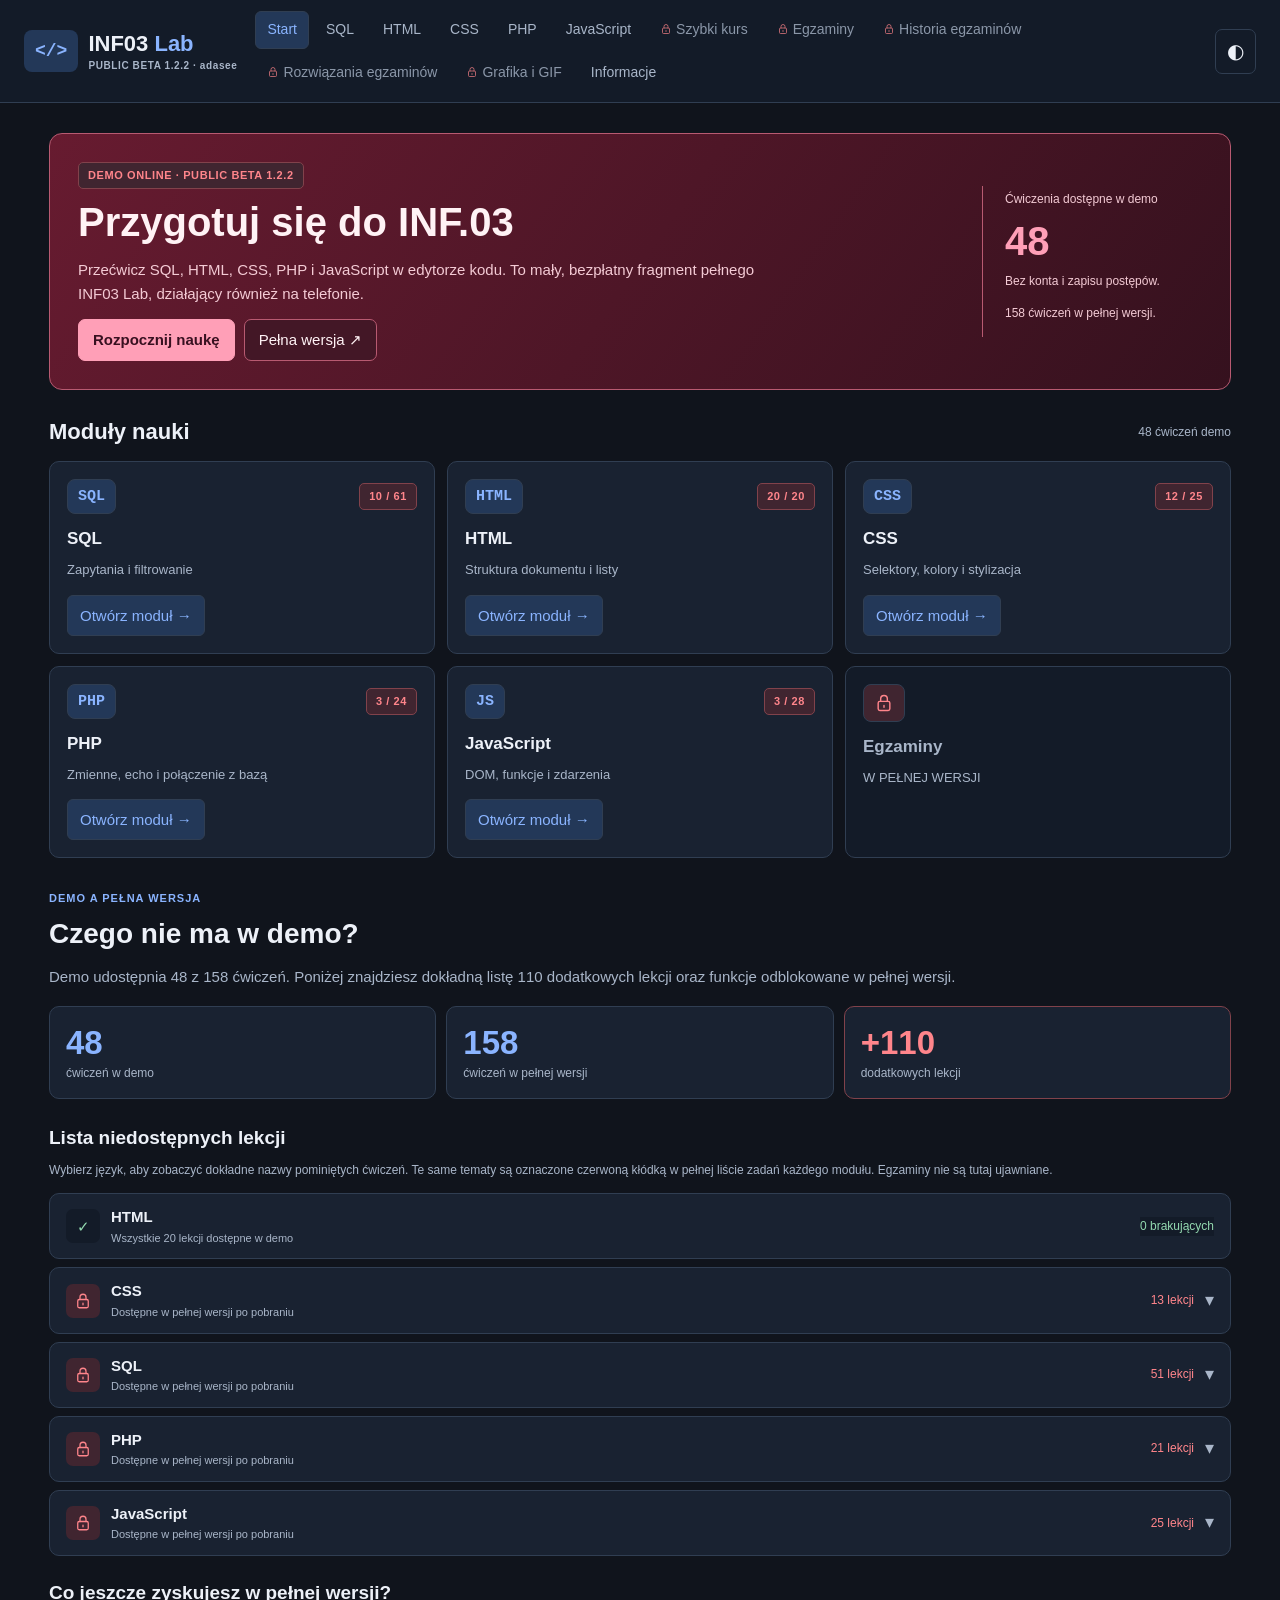
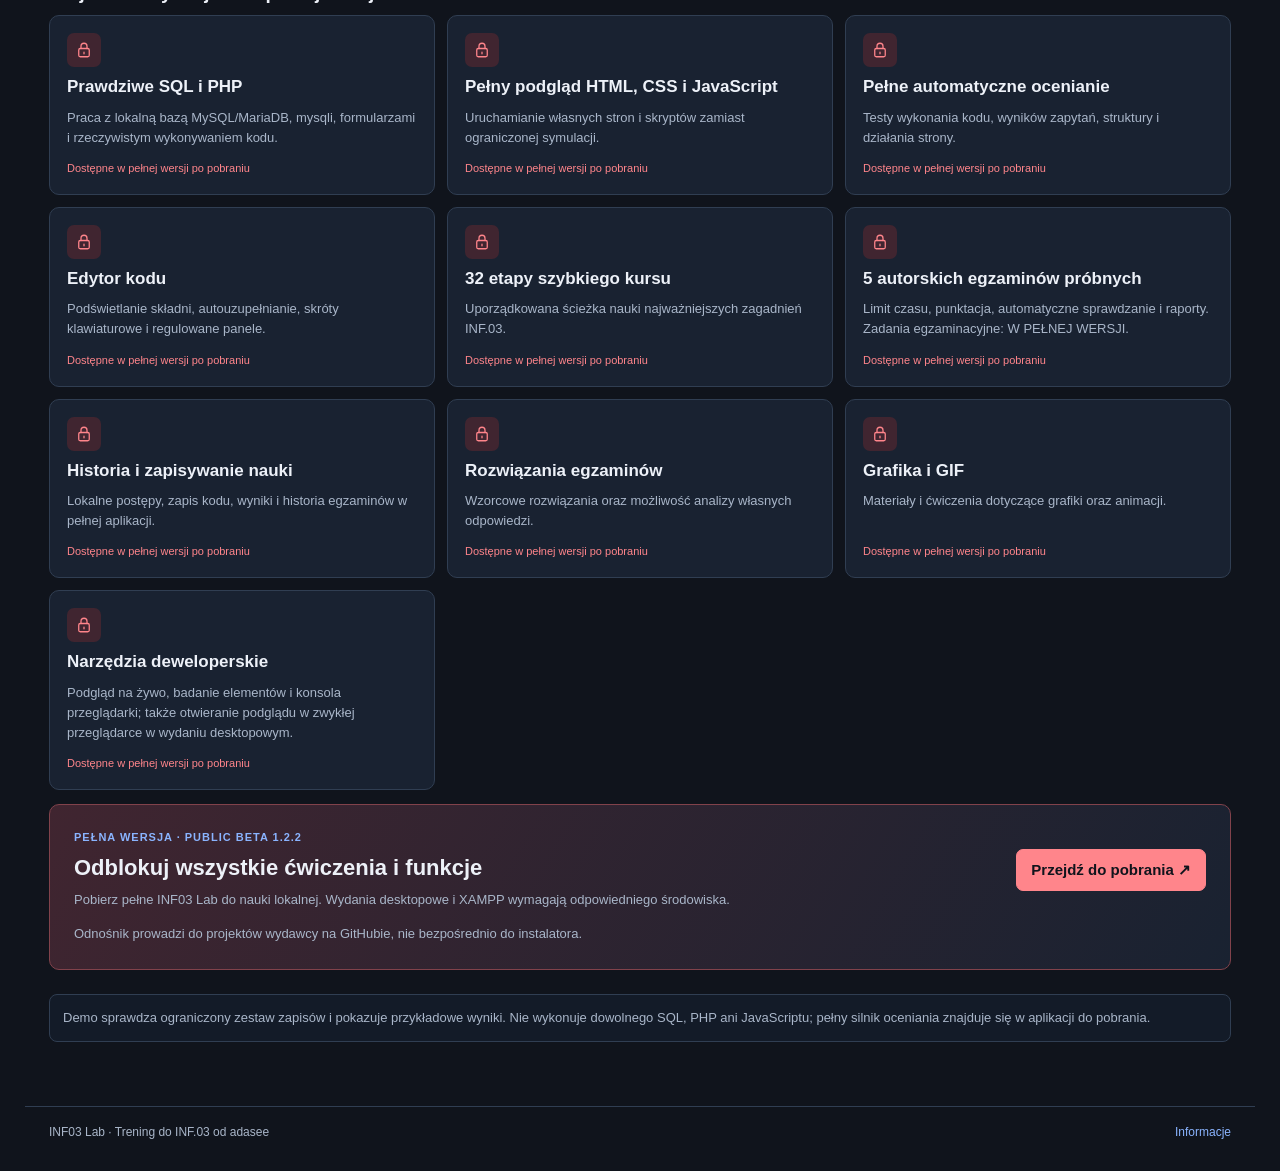
==== commit a3e3779c: "Zmień baner startowy dema na czerwony" ====
--- a/demo/index.html
+++ b/demo/index.html
@@ -1,3 +1,3 @@
 <!doctype html>
-<html lang="pl"><head><meta charset="utf-8"><meta name="viewport" content="width=device-width,initial-scale=1"><meta name="referrer" content="no-referrer"><meta http-equiv="Content-Security-Policy" content="default-src 'none'; script-src 'self'; style-src 'self'; img-src 'none'; font-src 'none'; connect-src 'none'; object-src 'none'; base-uri 'none'; form-action 'none'; frame-src 'none'; worker-src 'none'"><meta name="description" content="Bezpłatne demo INF03 Lab – ćwiczenia do egzaminu zawodowego."><title>INF03 Lab · Demo online</title><link rel="stylesheet" href="style.css?v=pelna-lista"><script defer src="tasks.js?v=pelna-lista"></script><script defer src="demo.js?v=pelna-lista"></script></head>
+<html lang="pl"><head><meta charset="utf-8"><meta name="viewport" content="width=device-width,initial-scale=1"><meta name="referrer" content="no-referrer"><meta http-equiv="Content-Security-Policy" content="default-src 'none'; script-src 'self'; style-src 'self'; img-src 'none'; font-src 'none'; connect-src 'none'; object-src 'none'; base-uri 'none'; form-action 'none'; frame-src 'none'; worker-src 'none'"><meta name="description" content="Bezpłatne demo INF03 Lab – ćwiczenia do egzaminu zawodowego."><title>INF03 Lab · Demo online</title><link rel="stylesheet" href="style.css?v=czerwony-baner"><script defer src="tasks.js?v=pelna-lista"></script><script defer src="demo.js?v=pelna-lista"></script></head>
 <body><header class="top"><a class="brand" href="#start"><span class="logo">&lt;/&gt;</span><span>INF03 <b>Lab</b><small>PUBLIC BETA 1.2.2 · adasee</small></span></a><nav id="nav" aria-label="Główne menu"></nav><button id="theme" aria-label="Przełącz motyw" title="Przełącz motyw">◐</button></header><main id="main" class="page"></main><footer class="site-footer"><span>INF03 Lab · Trening do INF.03 od adasee</span><a href="#informacje">Informacje</a></footer><noscript>Włącz JavaScript, aby korzystać z demonstracji.</noscript></body></html>
--- a/demo/style.css
+++ b/demo/style.css
@@ -51,3 +51,16 @@
 :root{--locked:#ff858b;--locked-bg:#402530;--locked-line:#81424b;--bad:#ff858b;--good:#93d9b0}body.light{--locked:#a82e3c;--locked-bg:#fce7e9;--locked-line:#da99a2;--bad:#a82e3c;--good:#246a45}
 .demo-tag{color:var(--locked);background:var(--locked-bg);border-color:var(--locked-line)}.locked-link svg,.lock-text,.locked-card .module-icon,.locked-page svg,.missing-summary-icon,.feature-icon,.missing-list svg,.missing-count{color:var(--locked)}.locked-link:hover,.locked-link.active{color:var(--locked)!important}.locked-card .module-icon,.missing-summary-icon,.feature-icon{background:var(--locked-bg)}.all-available .missing-summary-icon,.all-available .missing-count{color:var(--good);background:var(--sub)}.comparison-stats .card:last-child .num{color:var(--locked)}.comparison-stats .card:last-child{border-color:var(--locked-line)}.missing-group[open] summary{background:var(--locked-bg)}.missing-list li{color:var(--text)}.comparison-feature small{color:var(--locked)}.comparison-cta{border-color:var(--locked-line);background:linear-gradient(120deg,var(--locked-bg),var(--card))}.comparison-cta .primary{background:var(--locked);border-color:var(--locked);color:var(--bg)}.light .comparison-cta .primary{color:#fff}
 .task-list .eyebrow{padding:2px 5px}.task-list>p{padding:0 5px;margin-bottom:8px}.lesson-legend{font-size:11px;color:var(--locked);padding:0 5px 9px;border-bottom:1px solid var(--line);margin-bottom:8px}.lesson-legend span,.sidebar-bottom a{display:flex;gap:6px;align-items:center}.lesson-legend svg,.sidebar-bottom svg{width:15px;height:15px;flex:none}.task-list .task-items{max-height:min(66vh,640px);overflow:auto;scrollbar-width:thin;scrollbar-color:var(--line) transparent;padding-right:3px}.lesson-group h3{font-size:11px;color:var(--muted);margin:12px 5px 5px;font-weight:650}.task-list .step{min-height:35px;margin:2px 0;padding:7px 6px;gap:6px}.step .n{flex:0 0 22px;min-width:0}.lesson-name{flex:1;min-width:0;overflow-wrap:anywhere}.lesson-lock{color:var(--locked);display:flex;flex:0 0 17px;margin-left:auto}.lesson-lock svg{width:15px;height:15px}.locked-step{color:var(--locked);background:transparent}.locked-step .n{color:var(--muted)}.locked-step:hover,.locked-step.active{background:var(--locked-bg);border-color:var(--locked-line);color:var(--locked)}.sidebar-bottom{border-top:1px solid var(--line);padding:8px 3px 0;margin-top:8px}.sidebar-bottom a{justify-content:center;font-size:12px;color:var(--locked);border-color:var(--locked-line)}.sidebar-bottom p{margin:0}.locked-lesson-page{padding:clamp(20px,5vw,50px);border-color:var(--locked-line);text-align:center;background:linear-gradient(145deg,var(--card),var(--locked-bg))}.locked-lesson-page>svg{width:38px;height:38px;color:var(--locked);margin-bottom:10px}.locked-lesson-page .eyebrow{color:var(--locked)}.locked-lesson-page h2{font-size:clamp(20px,4vw,29px);overflow-wrap:anywhere}.locked-lesson-page .action-link{margin:3px;max-width:100%;white-space:normal}.locked-lesson-page .primary{background:var(--locked);border-color:var(--locked);color:var(--bg)}.light .locked-lesson-page .primary{color:white}@media(max-width:850px){.task-list .task-items{max-height:260px}.locked-lesson-page{padding:22px 12px}}
+
+.demo-hero {
+  background: linear-gradient(125deg, #671b30, #35111e);
+  border-color: #b85a71;
+  color: #fff2f5;
+}
+.demo-hero p, .demo-hero .muted { color: #f4cbd5; }
+.demo-hero .hero-stat { border-color: #b85a71; }
+.demo-hero .hero-stat .num { color: #ff9fb7; }
+.demo-hero .action-link { background: #431726; color: #fff2f5; border-color: #b85a71; }
+.demo-hero .action-link.primary { background: #ff9fb7; color: #381020; border-color: #ff9fb7; }
+.demo-hero .action-link:hover { border-color: #ffd7e2; }
+.demo-hero .action-link:focus-visible { outline: 2px solid #fff2f5; outline-offset: 3px; }
